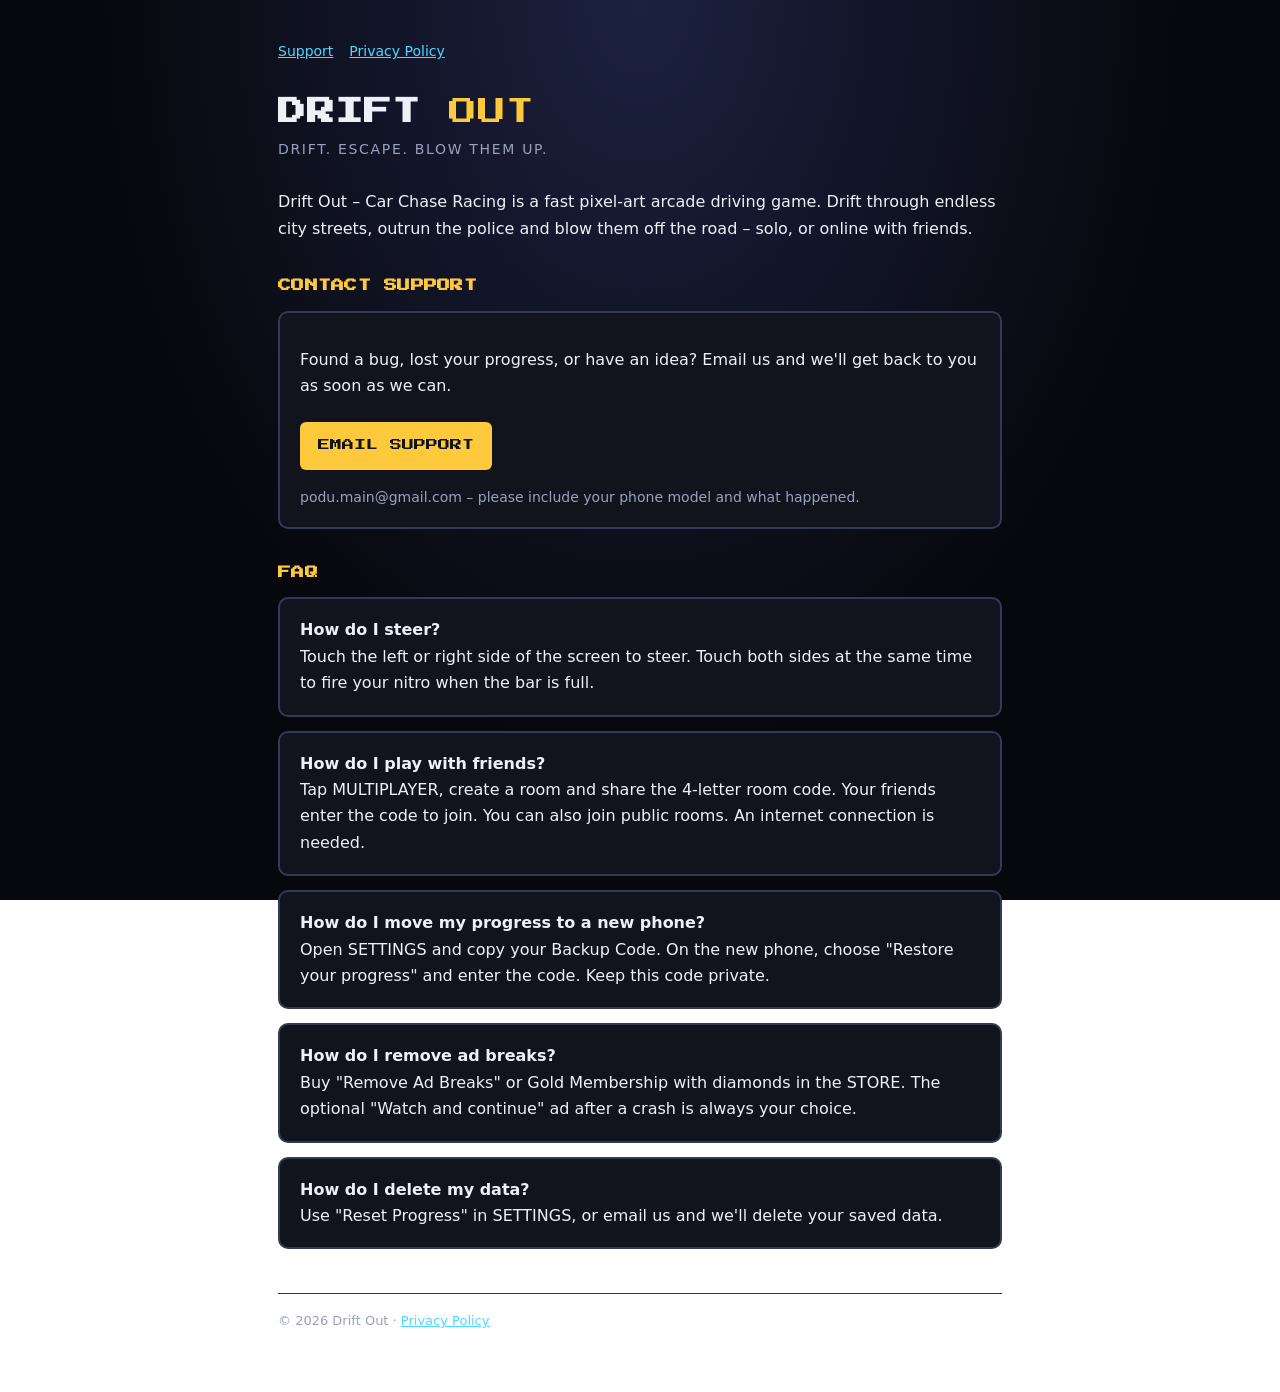
==== index.html @ f184a26e "Add files via upload" ====
<!doctype html>
<html lang="en"><head><meta charset="utf-8"><meta name="viewport" content="width=device-width,initial-scale=1">
<title>Drift Out – Car Chase Racing | Support</title>
<meta name="description" content="Support for Drift Out – Car Chase Racing, a pixel-art arcade car chase game for iPhone and Android.">
<link href="https://fonts.googleapis.com/css2?family=Press+Start+2P&display=swap" rel="stylesheet"><link rel="stylesheet" href="style.css"></head>
<body><div class="wrap">
<nav><a href="index.html">Support</a><a href="privacy.html">Privacy Policy</a></nav>
<h1>DRIFT <b>OUT</b></h1>
<p class="tag">Drift. Escape. Blow them up.</p>
<p>Drift Out – Car Chase Racing is a fast pixel-art arcade driving game. Drift through endless city streets, outrun the police and blow them off the road – solo, or online with friends.</p>

<h2>CONTACT SUPPORT</h2>
<div class="card">
<p>Found a bug, lost your progress, or have an idea? Email us and we'll get back to you as soon as we can.</p>
<a class="btn" href="mailto:podu.main@gmail.com?subject=Drift%20Out%20support">EMAIL SUPPORT</a>
<p style="margin:10px 0 0;color:var(--d);font-size:14px">podu.main@gmail.com – please include your phone model and what happened.</p>
</div>

<h2>FAQ</h2>
<div class="card"><b>How do I steer?</b><br>Touch the left or right side of the screen to steer. Touch both sides at the same time to fire your nitro when the bar is full.</div>
<div class="card"><b>How do I play with friends?</b><br>Tap MULTIPLAYER, create a room and share the 4-letter room code. Your friends enter the code to join. You can also join public rooms. An internet connection is needed.</div>
<div class="card"><b>How do I move my progress to a new phone?</b><br>Open SETTINGS and copy your Backup Code. On the new phone, choose "Restore your progress" and enter the code. Keep this code private.</div>
<div class="card"><b>How do I remove ad breaks?</b><br>Buy "Remove Ad Breaks" or Gold Membership with diamonds in the STORE. The optional "Watch and continue" ad after a crash is always your choice.</div>
<div class="card"><b>How do I delete my data?</b><br>Use "Reset Progress" in SETTINGS, or email us and we'll delete your saved data.</div>

<footer>© 2026 Drift Out · <a href="privacy.html">Privacy Policy</a></footer>
</div></body></html>
---- style.css ----
:root{--bg:#07080d;--panel:#12141d;--line:#343a55;--y:#ffc93c;--r:#ff3b3b;--t:#eef0f8;--d:#9aa1bd}
*{box-sizing:border-box}
body{margin:0;background:radial-gradient(ellipse at 50% 0%,#1c2140,#07080d 60%) fixed;color:var(--t);font:16px/1.65 system-ui,-apple-system,Segoe UI,Roboto,sans-serif}
.wrap{max-width:760px;margin:0 auto;padding:40px 18px 60px}
h1,h2,.px{font-family:'Press Start 2P',monospace;letter-spacing:.02em}
h1{font-size:28px;line-height:1.4;margin:0 0 6px}
h1 b{color:var(--y);font-weight:400}
h2{font-size:13px;color:var(--y);margin:34px 0 10px;line-height:1.6}
.tag{color:var(--d);margin:0 0 28px;font-size:14px;letter-spacing:.12em;text-transform:uppercase}
.card{background:var(--panel);border:2px solid var(--line);border-radius:10px;padding:18px 20px;margin:14px 0}
a{color:#4dd9ff}
.btn{display:inline-block;background:var(--y);color:#12141c;font-family:'Press Start 2P',monospace;font-size:12px;padding:14px 18px;border-radius:6px;text-decoration:none;margin:6px 8px 6px 0}
nav{display:flex;gap:16px;flex-wrap:wrap;margin-bottom:30px;font-size:14px}
footer{margin-top:44px;color:var(--d);font-size:13px;border-top:1px solid var(--line);padding-top:16px}
ul{padding-left:20px} li{margin:4px 0}
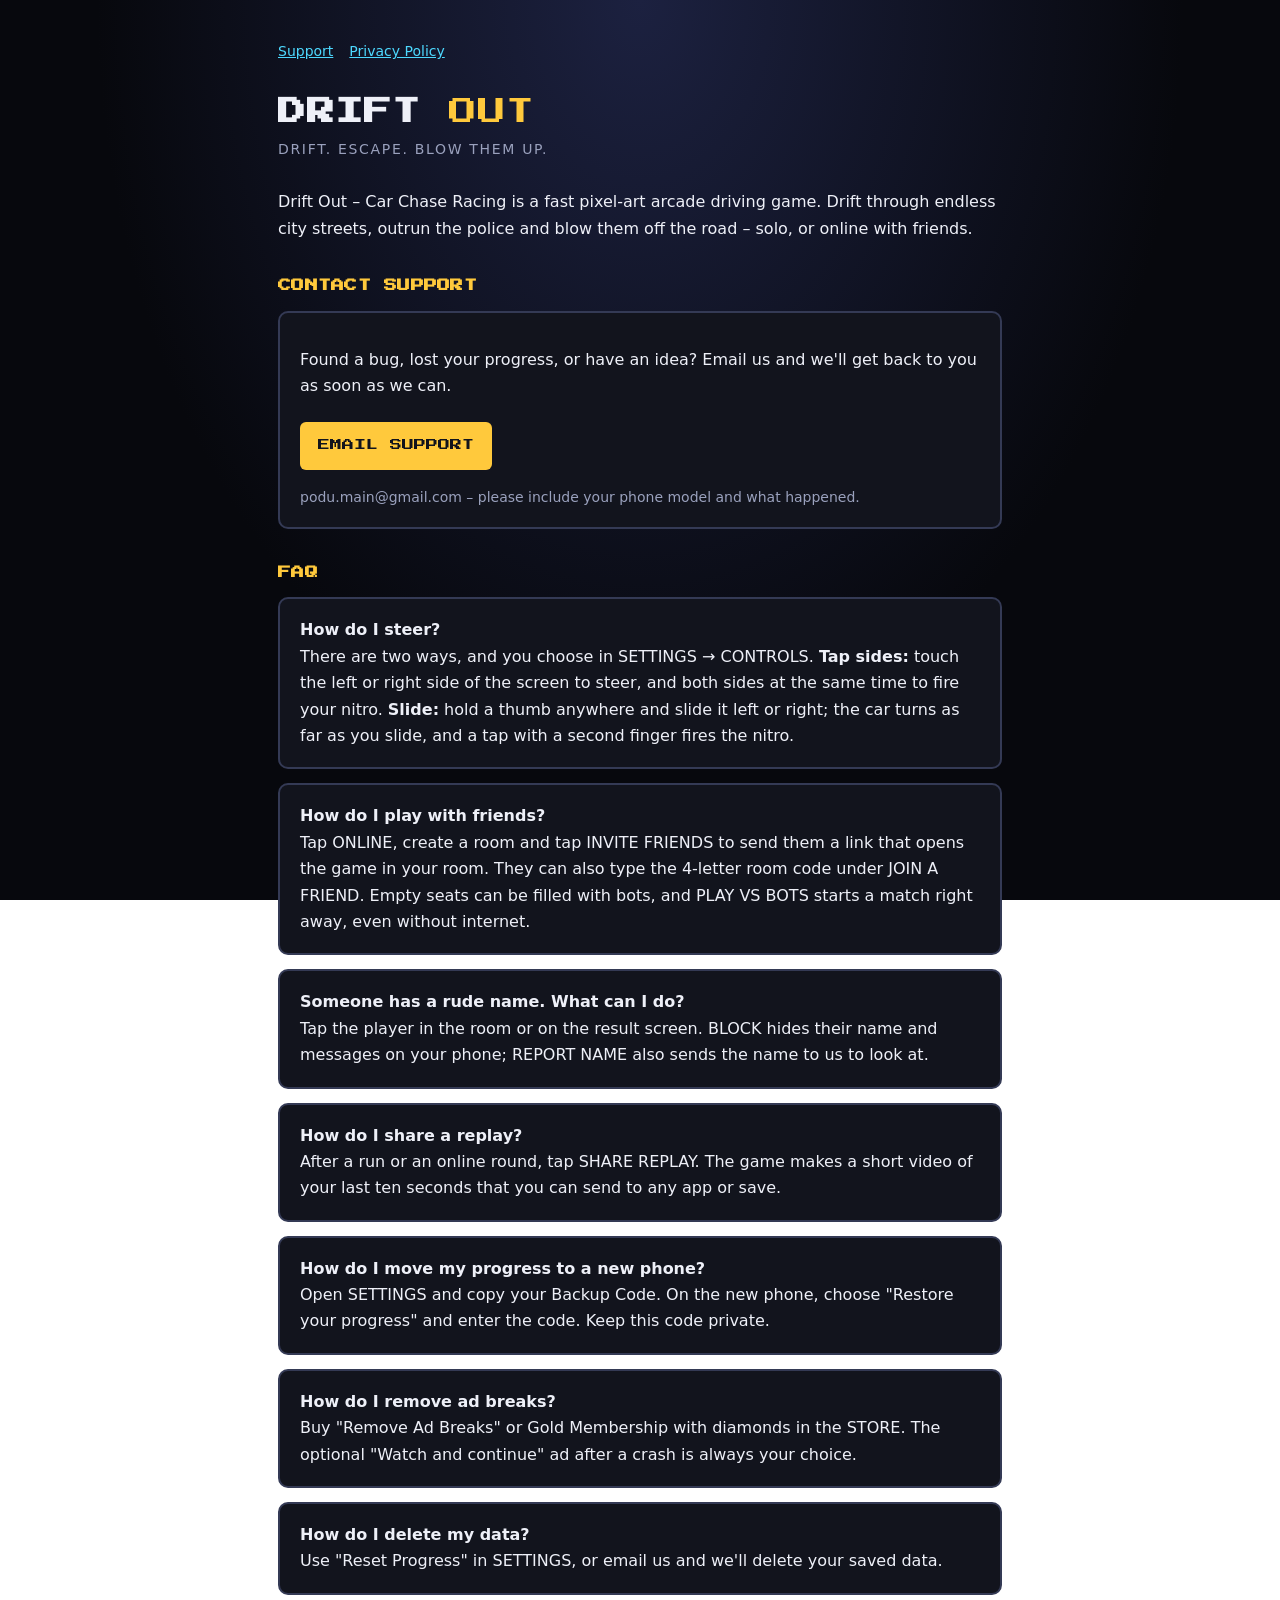
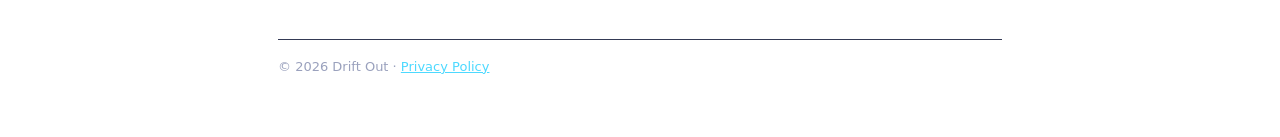
==== commit 3165a87b: "Support page and privacy policy: new controls, invite links, replays, boards, quick messages, consen" ====
--- a/index.html
+++ b/index.html
@@ -17,8 +17,10 @@
 </div>
 
 <h2>FAQ</h2>
-<div class="card"><b>How do I steer?</b><br>Touch the left or right side of the screen to steer. Touch both sides at the same time to fire your nitro when the bar is full.</div>
-<div class="card"><b>How do I play with friends?</b><br>Tap MULTIPLAYER, create a room and share the 4-letter room code. Your friends enter the code to join. You can also join public rooms. An internet connection is needed.</div>
+<div class="card"><b>How do I steer?</b><br>There are two ways, and you choose in SETTINGS → CONTROLS. <b>Tap sides:</b> touch the left or right side of the screen to steer, and both sides at the same time to fire your nitro. <b>Slide:</b> hold a thumb anywhere and slide it left or right; the car turns as far as you slide, and a tap with a second finger fires the nitro.</div>
+<div class="card"><b>How do I play with friends?</b><br>Tap ONLINE, create a room and tap INVITE FRIENDS to send them a link that opens the game in your room. They can also type the 4-letter room code under JOIN A FRIEND. Empty seats can be filled with bots, and PLAY VS BOTS starts a match right away, even without internet.</div>
+<div class="card"><b>Someone has a rude name. What can I do?</b><br>Tap the player in the room or on the result screen. BLOCK hides their name and messages on your phone; REPORT NAME also sends the name to us to look at.</div>
+<div class="card"><b>How do I share a replay?</b><br>After a run or an online round, tap SHARE REPLAY. The game makes a short video of your last ten seconds that you can send to any app or save.</div>
 <div class="card"><b>How do I move my progress to a new phone?</b><br>Open SETTINGS and copy your Backup Code. On the new phone, choose "Restore your progress" and enter the code. Keep this code private.</div>
 <div class="card"><b>How do I remove ad breaks?</b><br>Buy "Remove Ad Breaks" or Gold Membership with diamonds in the STORE. The optional "Watch and continue" ad after a crash is always your choice.</div>
 <div class="card"><b>How do I delete my data?</b><br>Use "Reset Progress" in SETTINGS, or email us and we'll delete your saved data.</div>
